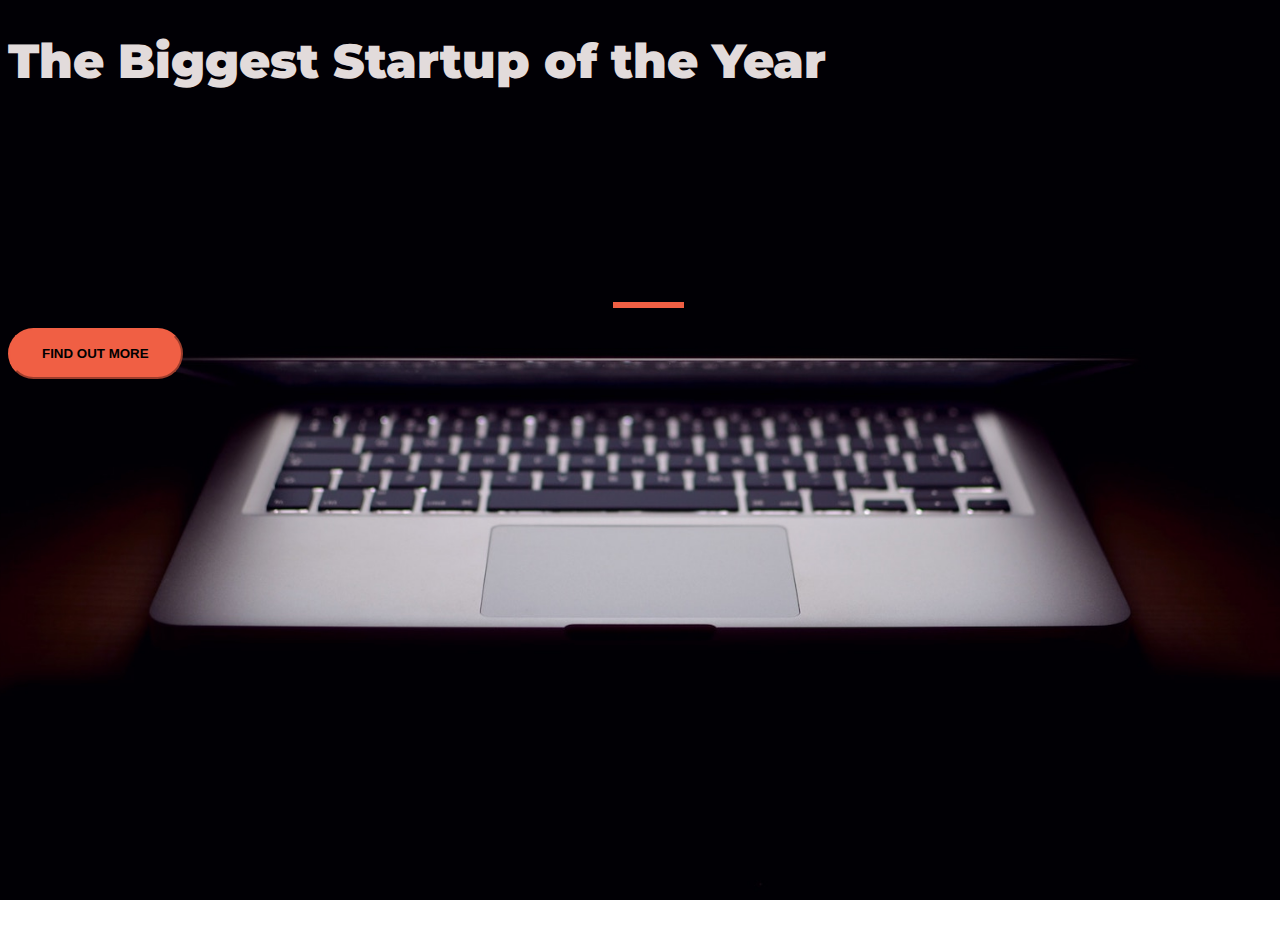
==== index.html @ e2d12408 "uploading website" ====
<!DOCTYPE html>
<html lang="en">
  <head>
    <title>Startup</title>
    <!-- Required meta tags -->
    <meta charset="utf-8">
    <meta name="viewport" content="width=device-width, initial-scale=1, shrink-to-fit=no">
    <!-- Google Fonts -->
    <link href="https://fonts.googleapis.com/css?family=Montserrat" rel="stylesheet">

    <!-- Note that the below Bootstrap file is a specific version. If you grab the most
    current from Bootstrap website, you will see the button grow transition being a lot faster
    than in my video.  Use whichever style sheet you like best! -->
    <!-- Bootstrap CSS from a CDN. This way you don't have to include the bootstrap file yourself -->
    <!-- CSS only -->
    <link href="https://cdn.jsdelivr.net/npm/bootstrap@5.3.0-alpha3/dist/css/bootstrap.min.css" rel="stylesheet" integrity="sha384-KK94CHFLLe+nY2dmCWGMq91rCGa5gtU4mk92HdvYe+M/SXH301p5ILy+dN9+nJOZ" crossorigin="anonymous">
    <link href="style.css" rel="stylesheet">
  </head>
  <body>
    <div class="container d-flex align-items-center h-100">
      <div class="row">
        <header class="text-center col-12">
          <h1 class="text-uppercase"><strong>The Biggest Startup of the Year</strong></h1>
        </header>
        <div class="buffer col-12"></div>
        <section class="text-center col-12">
        <hr>
          <a href="https://mailchi.mp/c97a663b32ac/ztmstudents"></a><button type="button" class="btn btn-primary btn-xl">Find out More</button></a>
        </section>
      </div>
  </div>
    <script src="https://cdn.jsdelivr.net/npm/bootstrap@5.3.0-alpha3/dist/js/bootstrap.bundle.min.js" integrity="sha384-ENjdO4Dr2bkBIFxQpeoTz1HIcje39Wm4jDKdf19U8gI4ddQ3GYNS7NTKfAdVQSZe" crossorigin="anonymous"></script>
  </body>
</html>
---- style.css ----
body,
html {
  width: 100%;
  height: 100%;
  font-family: 'Montserrat', sans-serif;
  background: url(header.jpg) no-repeat center center fixed; 
  -webkit-background-size: cover;
  -moz-background-size: cover;
  -o-background-size: cover;
  background-size: cover;
}
hr {
  margin: 20px auto;
  color: #F05F44;
  border: 3px solid #F05F44;
  max-width: 65px;
  opacity: 1;  
}
h1{
  font-size: 3rem;
  color:#e2dbdb;
}
.btn{
  font-weight: 700;
  border-radius: 300px;
  text-transform: uppercase;
} 
.btn-primary 
{
  background-color: #F05F44;	
    border-color: #F05F44;	
    --bs-btn-hover-bg: #ee4b08;	
    --bs-btn-hover-border-color: #ee4b08;
}
.btn-primary:hover{
  background-color: #ee4b08;
  border-color:  #ee4b08;
  border-width:4px
}
.btn-xl
{
  padding: 1rem 2rem;
}
.buffer{
  height: 10rem;
}
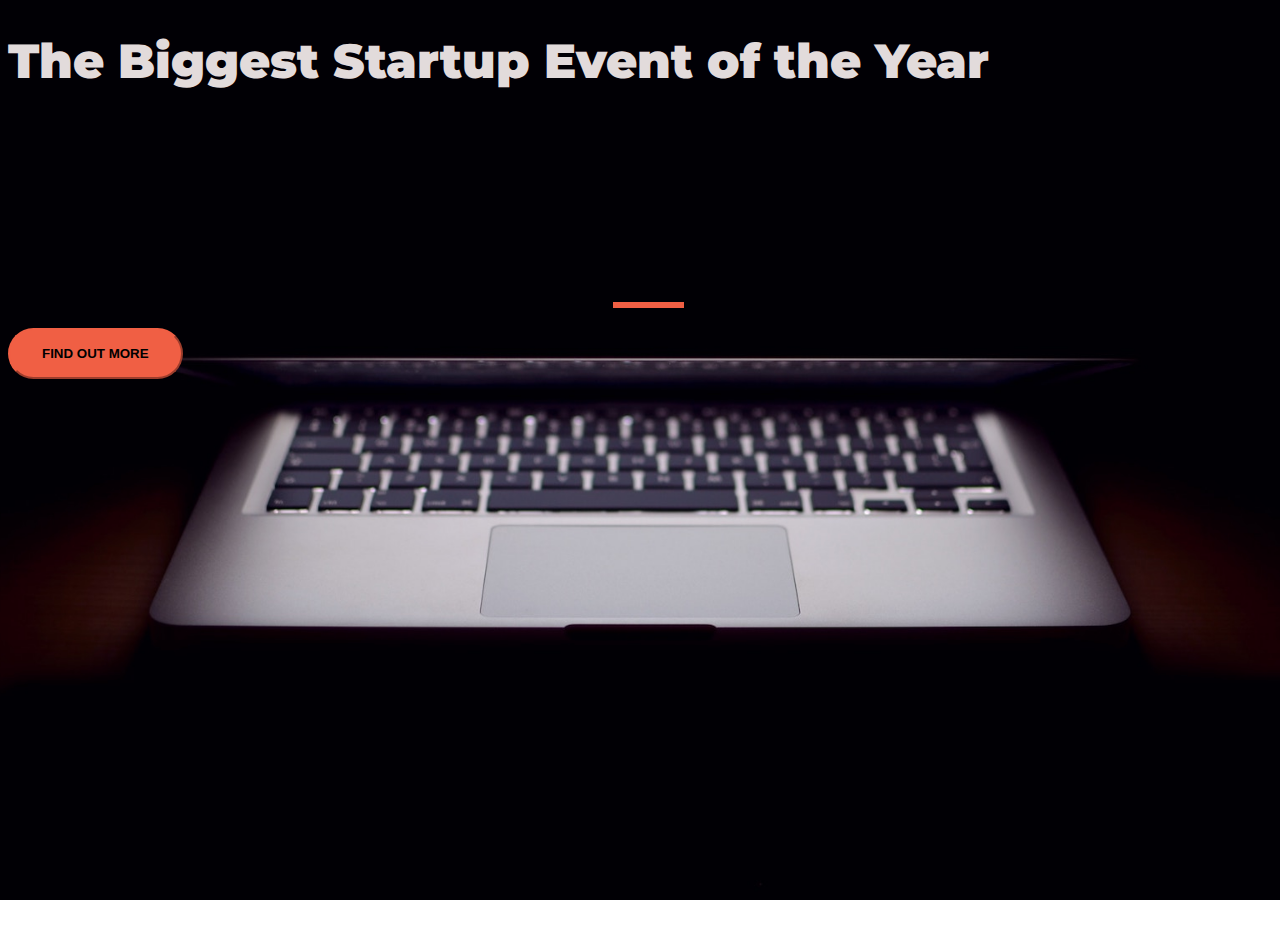
==== commit c6b32a8f: "Update index.html" ====
--- a/index.html
+++ b/index.html
@@ -20,7 +20,7 @@
     <div class="container d-flex align-items-center h-100">
       <div class="row">
         <header class="text-center col-12">
-          <h1 class="text-uppercase"><strong>The Biggest Startup of the Year</strong></h1>
+          <h1 class="text-uppercase"><strong>The Biggest Startup Event of the Year</strong></h1>
         </header>
         <div class="buffer col-12"></div>
         <section class="text-center col-12">
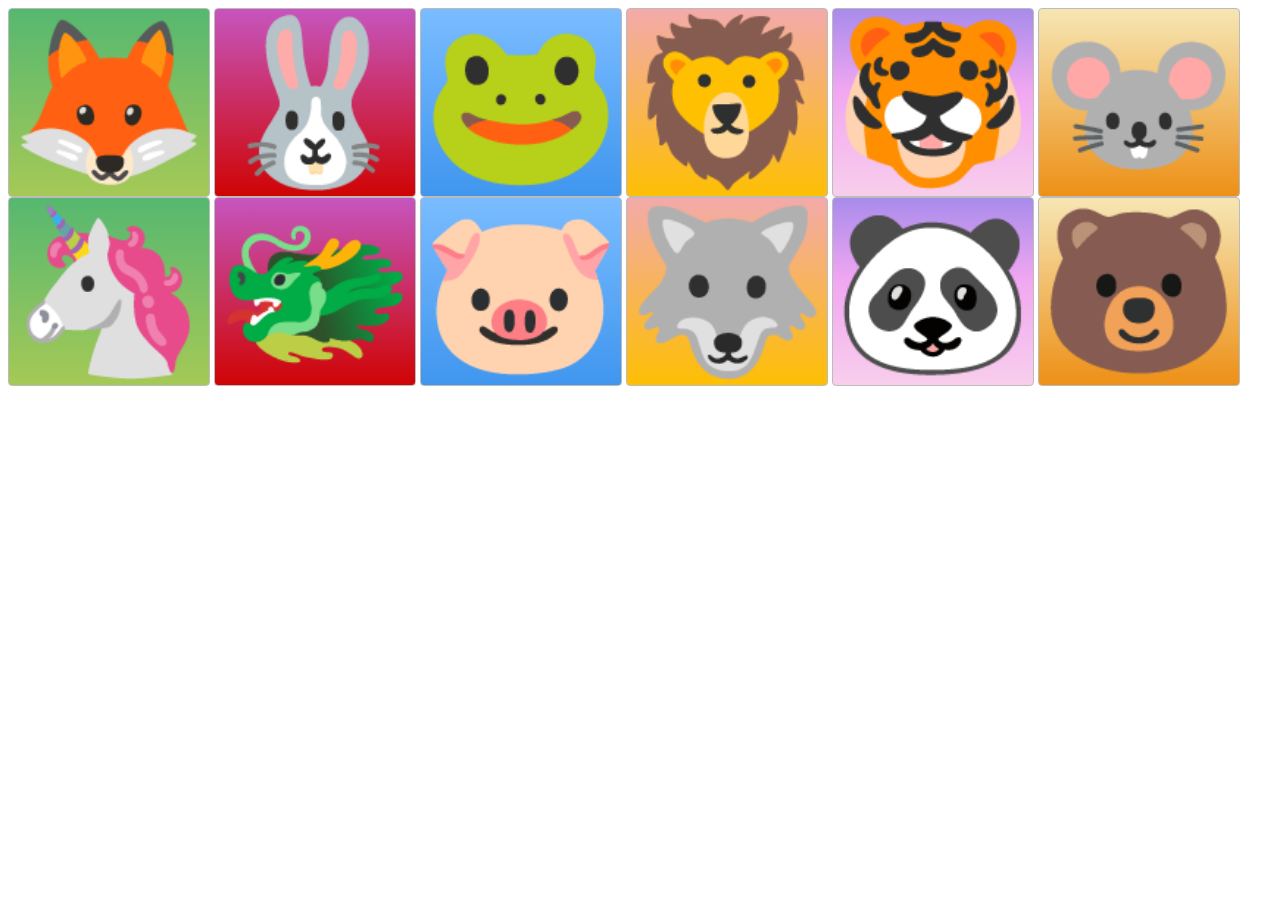
==== commit c9e9d28b: "New Files" ====
--- a/index.html
+++ b/index.html
@@ -1,34 +1,25 @@
 <!DOCTYPE html>
-<html lang="en">
-  <head>
-    <title>Startup</title>
-    <!-- Required meta tags -->
-    <meta charset="utf-8">
-    <meta name="viewport" content="width=device-width, initial-scale=1, shrink-to-fit=no">
-    <!-- Google Fonts -->
-    <link href="https://fonts.googleapis.com/css?family=Montserrat" rel="stylesheet">
-
-    <!-- Note that the below Bootstrap file is a specific version. If you grab the most
-    current from Bootstrap website, you will see the button grow transition being a lot faster
-    than in my video.  Use whichever style sheet you like best! -->
-    <!-- Bootstrap CSS from a CDN. This way you don't have to include the bootstrap file yourself -->
-    <!-- CSS only -->
-    <link href="https://cdn.jsdelivr.net/npm/bootstrap@5.3.0-alpha3/dist/css/bootstrap.min.css" rel="stylesheet" integrity="sha384-KK94CHFLLe+nY2dmCWGMq91rCGa5gtU4mk92HdvYe+M/SXH301p5ILy+dN9+nJOZ" crossorigin="anonymous">
-    <link href="style.css" rel="stylesheet">
-  </head>
-  <body>
-    <div class="container d-flex align-items-center h-100">
-      <div class="row">
-        <header class="text-center col-12">
-          <h1 class="text-uppercase"><strong>The Biggest Startup Event of the Year</strong></h1>
-        </header>
-        <div class="buffer col-12"></div>
-        <section class="text-center col-12">
-        <hr>
-          <a href="https://mailchi.mp/c97a663b32ac/ztmstudents"></a><button type="button" class="btn btn-primary btn-xl">Find out More</button></a>
-        </section>
-      </div>
-  </div>
-    <script src="https://cdn.jsdelivr.net/npm/bootstrap@5.3.0-alpha3/dist/js/bootstrap.bundle.min.js" integrity="sha384-ENjdO4Dr2bkBIFxQpeoTz1HIcje39Wm4jDKdf19U8gI4ddQ3GYNS7NTKfAdVQSZe" crossorigin="anonymous"></script>
-  </body>
-</html>
+<html>
+<head>
+  <!-- the below meta tag is default in most modern browsers. however if you have an
+  older browser, the emojis may not show up properly. In which case you need this meta
+  tag. Read more here: https://teamtreehouse.com/community/meta-charsetutf8-what-does-this-mean-or-what-does-it-do-i-deleted-it-from-the-code-and-nothing-changed -->
+  <meta charset="utf-8" >  
+  <title>Grid Master</title>
+  <link rel="stylesheet" type="text/css" href="./style.css">
+</head>
+<body>
+  <div class="zone green">🦊</div>
+  <div class="zone red">🐰</div>
+  <div class="zone blue">🐸</div>
+  <div class="zone yellow">🦁</div>
+  <div class="zone purple">🐯</div>
+  <div class="zone brown">🐭</div>
+  <div class="zone green">🦄</div>
+  <div class="zone red">🐲</div>
+  <div class="zone blue">🐷</div>
+  <div class="zone yellow">🐺</div>
+  <div class="zone purple">🐼</div>
+  <div class="zone brown">🐻</div>
+</body>
+</html>--- a/style.css
+++ b/style.css
@@ -1,46 +1,97 @@
-body,
-html {
-  width: 100%;
-  height: 100%;
-  font-family: 'Montserrat', sans-serif;
-  background: url(header.jpg) no-repeat center center fixed; 
-  -webkit-background-size: cover;
-  -moz-background-size: cover;
-  -o-background-size: cover;
-  background-size: cover;
+.zone {
+    cursor:pointer;
+    display:inline-block;
+    text-align: center;
+    font-size:10em;
+    border-radius:4px;
+    border:1px solid #bbb;
+    transition: all 0.3s linear;
 }
-hr {
-  margin: 20px auto;
-  color: #F05F44;
-  border: 3px solid #F05F44;
-  max-width: 65px;
-  opacity: 1;  
+
+.zone:hover {
+    -webkit-box-shadow:rgba(0,0,0,0.8) 0px 5px 15px, inset rgba(0,0,0,0.15) 0px -10px 20px;
+    -moz-box-shadow:rgba(0,0,0,0.8) 0px 5px 15px, inset rgba(0,0,0,0.15) 0px -10px 20px;
+    -o-box-shadow:rgba(0,0,0,0.8) 0px 5px 15px, inset rgba(0,0,0,0.15) 0px -10px 20px;
+    box-shadow:rgba(0,0,0,0.8) 0px 5px 15px, inset rgba(0,0,0,0.15) 0px -10px 20px;
 }
-h1{
-  font-size: 3rem;
-  color:#e2dbdb;
+
+
+/*https://paulund.co.uk/how-to-create-shiny-css-buttons*/
+/***********************************************************************
+ *  Green Background
+ **********************************************************************/
+.green{
+    background: #56B870; /* Old browsers */
+    background: -moz-linear-gradient(top, #56B870 0%, #a5c956 100%); /* FF3.6+ */
+    background: -webkit-gradient(linear, left top, left bottom, color-stop(0%,#56B870), color-stop(100%,#a5c956)); /* Chrome,Safari4+ */
+    background: -webkit-linear-gradient(top, #56B870 0%,#a5c956 100%); /* Chrome10+,Safari5.1+ */
+    background: -o-linear-gradient(top, #56B870 0%,#a5c956 100%); /* Opera 11.10+ */
+    background: -ms-linear-gradient(top, #56B870 0%,#a5c956 100%); /* IE10+ */
+    background: linear-gradient(top, #56B870 0%,#a5c956 100%); /* W3C */
 }
-.btn{
-  font-weight: 700;
-  border-radius: 300px;
-  text-transform: uppercase;
-} 
-.btn-primary 
-{
-  background-color: #F05F44;	
-    border-color: #F05F44;	
-    --bs-btn-hover-bg: #ee4b08;	
-    --bs-btn-hover-border-color: #ee4b08;
+
+/***********************************************************************
+ *  Red Background
+ **********************************************************************/
+.red{
+    background: #C655BE; /* Old browsers */
+    background: -moz-linear-gradient(top, #C655BE 0%, #cf0404 100%); /* FF3.6+ */
+    background: -webkit-gradient(linear, left top, left bottom, color-stop(0%,#C655BE), color-stop(100%,#cf0404)); /* Chrome,Safari4+ */
+    background: -webkit-linear-gradient(top, #C655BE 0%,#cf0404 100%); /* Chrome10+,Safari5.1+ */
+    background: -o-linear-gradient(top, #C655BE 0%,#cf0404 100%); /* Opera 11.10+ */
+    background: -ms-linear-gradient(top, #C655BE 0%,#cf0404 100%); /* IE10+ */
+    background: linear-gradient(top, #C655BE 0%,#cf0404 100%); /* W3C */
 }
-.btn-primary:hover{
-  background-color: #ee4b08;
-  border-color:  #ee4b08;
-  border-width:4px
+
+/***********************************************************************
+ *  Yellow Background
+ **********************************************************************/
+.yellow{
+    background: #F3AAAA; /* Old browsers */
+    background: -moz-linear-gradient(top, #F3AAAA 0%, #febf04 100%); /* FF3.6+ */
+    background: -webkit-gradient(linear, left top, left bottom, color-stop(0%,#F3AAAA), color-stop(100%,#febf04)); /* Chrome,Safari4+ */
+    background: -webkit-linear-gradient(top, #F3AAAA 0%,#febf04 100%); /* Chrome10+,Safari5.1+ */
+    background: -o-linear-gradient(top, #F3AAAA 0%,#febf04 100%); /* Opera 11.10+ */
+    background: -ms-linear-gradient(top, #F3AAAA 0%,#febf04 100%); /* IE10+ */
+    background: linear-gradient(top, #F3AAAA 0%,#febf04 100%); /* W3C */
 }
-.btn-xl
-{
-  padding: 1rem 2rem;
+
+/***********************************************************************
+ *  Blue Background
+ **********************************************************************/
+.blue{
+    background: #7abcff; /* Old browsers */
+    background: -moz-linear-gradient(top, #7abcff 0%, #60abf8 44%, #4096ee 100%); /* FF3.6+ */
+    background: -webkit-gradient(linear, left top, left bottom, color-stop(0%,#7abcff), color-stop(44%,#60abf8), color-stop(100%,#4096ee)); /* Chrome,Safari4+ */
+    background: -webkit-linear-gradient(top, #7abcff 0%,#60abf8 44%,#4096ee 100%); /* Chrome10+,Safari5.1+ */
+    background: -o-linear-gradient(top, #7abcff 0%,#60abf8 44%,#4096ee 100%); /* Opera 11.10+ */
+    background: -ms-linear-gradient(top, #7abcff 0%,#60abf8 44%,#4096ee 100%); /* IE10+ */
+    background: linear-gradient(top, #7abcff 0%,#60abf8 44%,#4096ee 100%); /* W3C */
 }
-.buffer{
-  height: 10rem;
-}+
+/***********************************************************************
+ *  Purple Background
+ **********************************************************************/
+.purple {
+    background: #A88BEB; /* Old browsers */
+    background: -moz-linear-gradient(top, #A88BEB 0%, #F1A7F1 44%, #F8CEEC 100%); /* FF3.6+ */
+    background: -webkit-gradient(linear, left top, left bottom, color-stop(0%,#A88BEB), color-stop(44%,#F1A7F1), color-stop(100%,#F8CEEC)); /* Chrome,Safari4+ */
+    background: -webkit-linear-gradient(top, #A88BEB 0%,#F1A7F1 44%,#F8CEEC 100%); /* Chrome10+,Safari5.1+ */
+    background: -o-linear-gradient(top, #A88BEB 0%,#F1A7F1 44%,#F8CEEC 100%); /* Opera 11.10+ */
+    background: -ms-linear-gradient(top, #A88BEB 0%,#F1A7F1 44%,#F8CEEC 100%); /* IE10+ */
+    background: linear-gradient(top, #A88BEB 0%,#F1A7F1 44%,#F8CEEC 100%); /* W3C */
+}
+
+/***********************************************************************
+ *  Brown Background
+ **********************************************************************/
+.brown {
+    background: #f6e6b4; /* Old browsers */
+    background: -moz-linear-gradient(top, #f6e6b4 0%, #ed9017 100%); /* FF3.6+ */
+    background: -webkit-gradient(linear, left top, left bottom, color-stop(0%,#f6e6b4), color-stop(100%,#ed9017)); /* Chrome,Safari4+ */
+    background: -webkit-linear-gradient(top, #f6e6b4 0%,#ed9017 100%); /* Chrome10+,Safari5.1+ */
+    background: -o-linear-gradient(top, #f6e6b4 0%,#ed9017 100%); /* Opera 11.10+ */
+    background: -ms-linear-gradient(top, #f6e6b4 0%,#ed9017 100%); /* IE10+ */
+    background: linear-gradient(top, #f6e6b4 0%,#ed9017 100%); /* W3C */
+    filter: progid:DXImageTransform.Microsoft.gradient( startColorstr='#f6e6b4', endColorstr='#ed9017',GradientType=0 ); /* IE6-9 */
+}
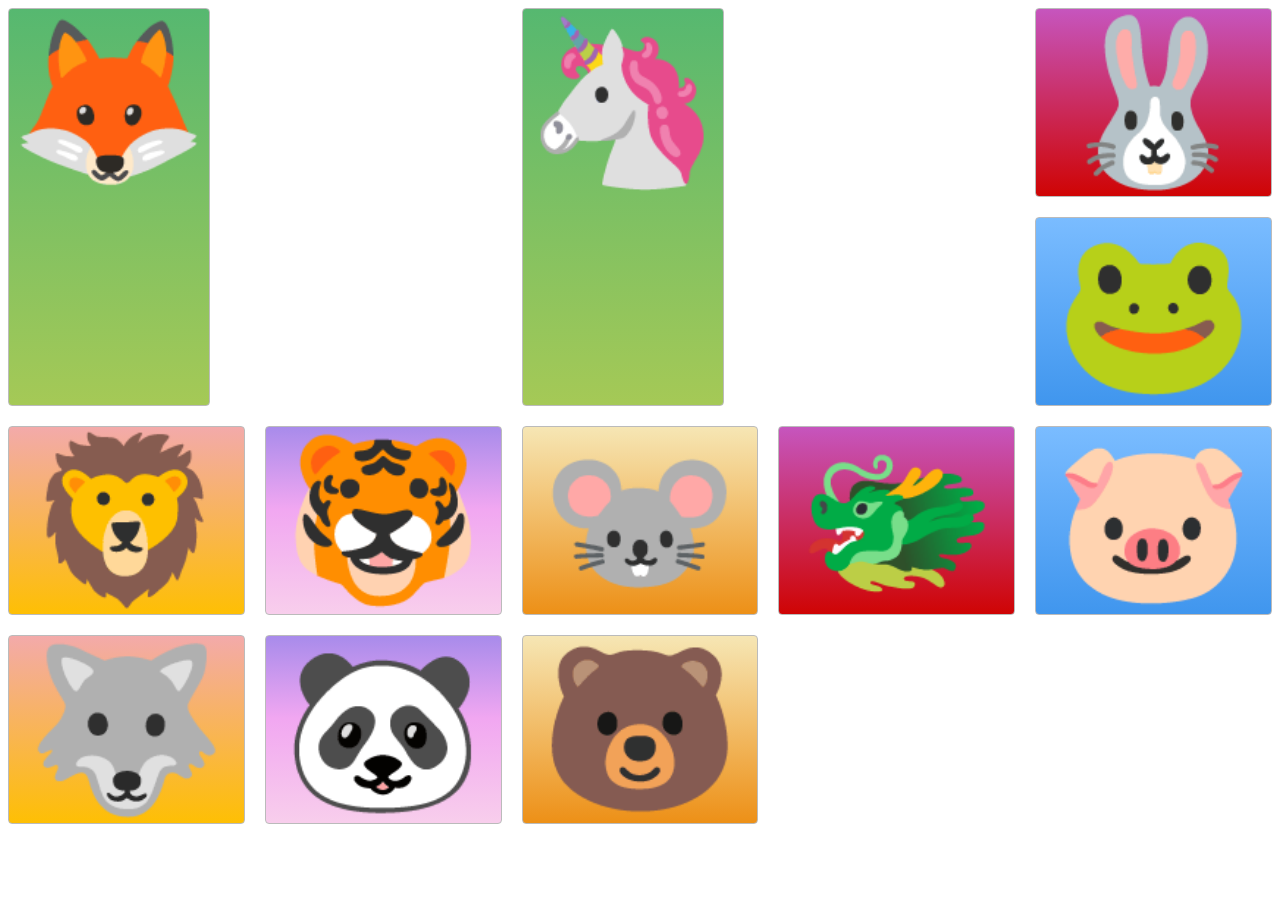
==== commit 3e6703a1: "Grid demo" ====
--- a/index.html
+++ b/index.html
@@ -9,17 +9,19 @@
   <link rel="stylesheet" type="text/css" href="./style.css">
 </head>
 <body>
-  <div class="zone green">🦊</div>
-  <div class="zone red">🐰</div>
-  <div class="zone blue">🐸</div>
-  <div class="zone yellow">🦁</div>
-  <div class="zone purple">🐯</div>
-  <div class="zone brown">🐭</div>
-  <div class="zone green">🦄</div>
-  <div class="zone red">🐲</div>
-  <div class="zone blue">🐷</div>
-  <div class="zone yellow">🐺</div>
-  <div class="zone purple">🐼</div>
-  <div class="zone brown">🐻</div>
+    <div class="container">
+    <div class="zone green">🦊</div>
+    <div class="zone red">🐰</div>
+    <div class="zone blue">🐸</div>
+    <div class="zone yellow">🦁</div>
+    <div class="zone purple">🐯</div>
+    <div class="zone brown">🐭</div>
+    <div class="zone green">🦄</div>
+    <div class="zone red">🐲</div>
+    <div class="zone blue">🐷</div>
+    <div class="zone yellow">🐺</div>
+    <div class="zone purple">🐼</div>
+    <div class="zone brown">🐻</div>
+</div>
 </body>
 </html>--- a/style.css
+++ b/style.css
@@ -1,3 +1,17 @@
+.container{
+    display: grid;
+    grid-template-columns: repeat(auto-fill,minmax(200px,1fr));
+    gap: 20px;
+    grid-template-rows: 1fr;
+
+}
+
+.green{
+    grid-column: span 2;
+    grid-row:1/3;
+    justify-self: start;
+}
+
 .zone {
     cursor:pointer;
     display:inline-block;
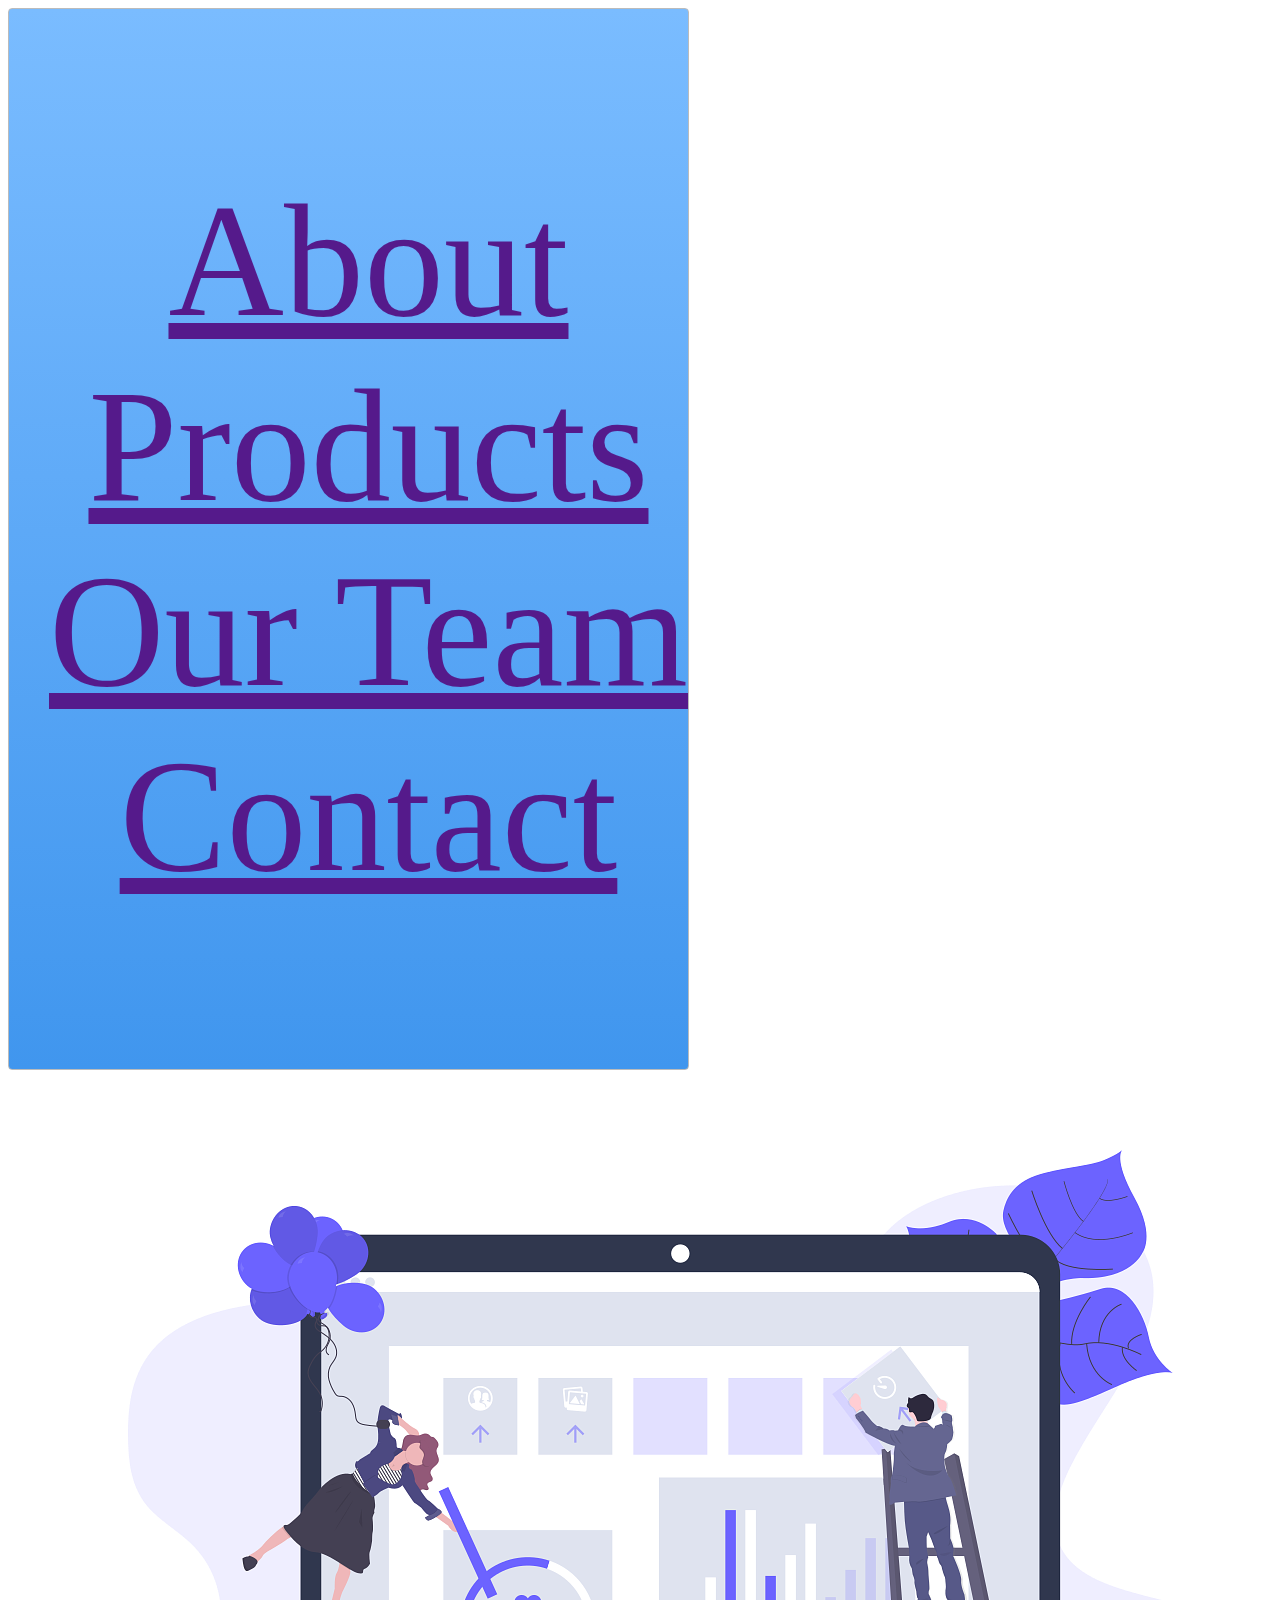
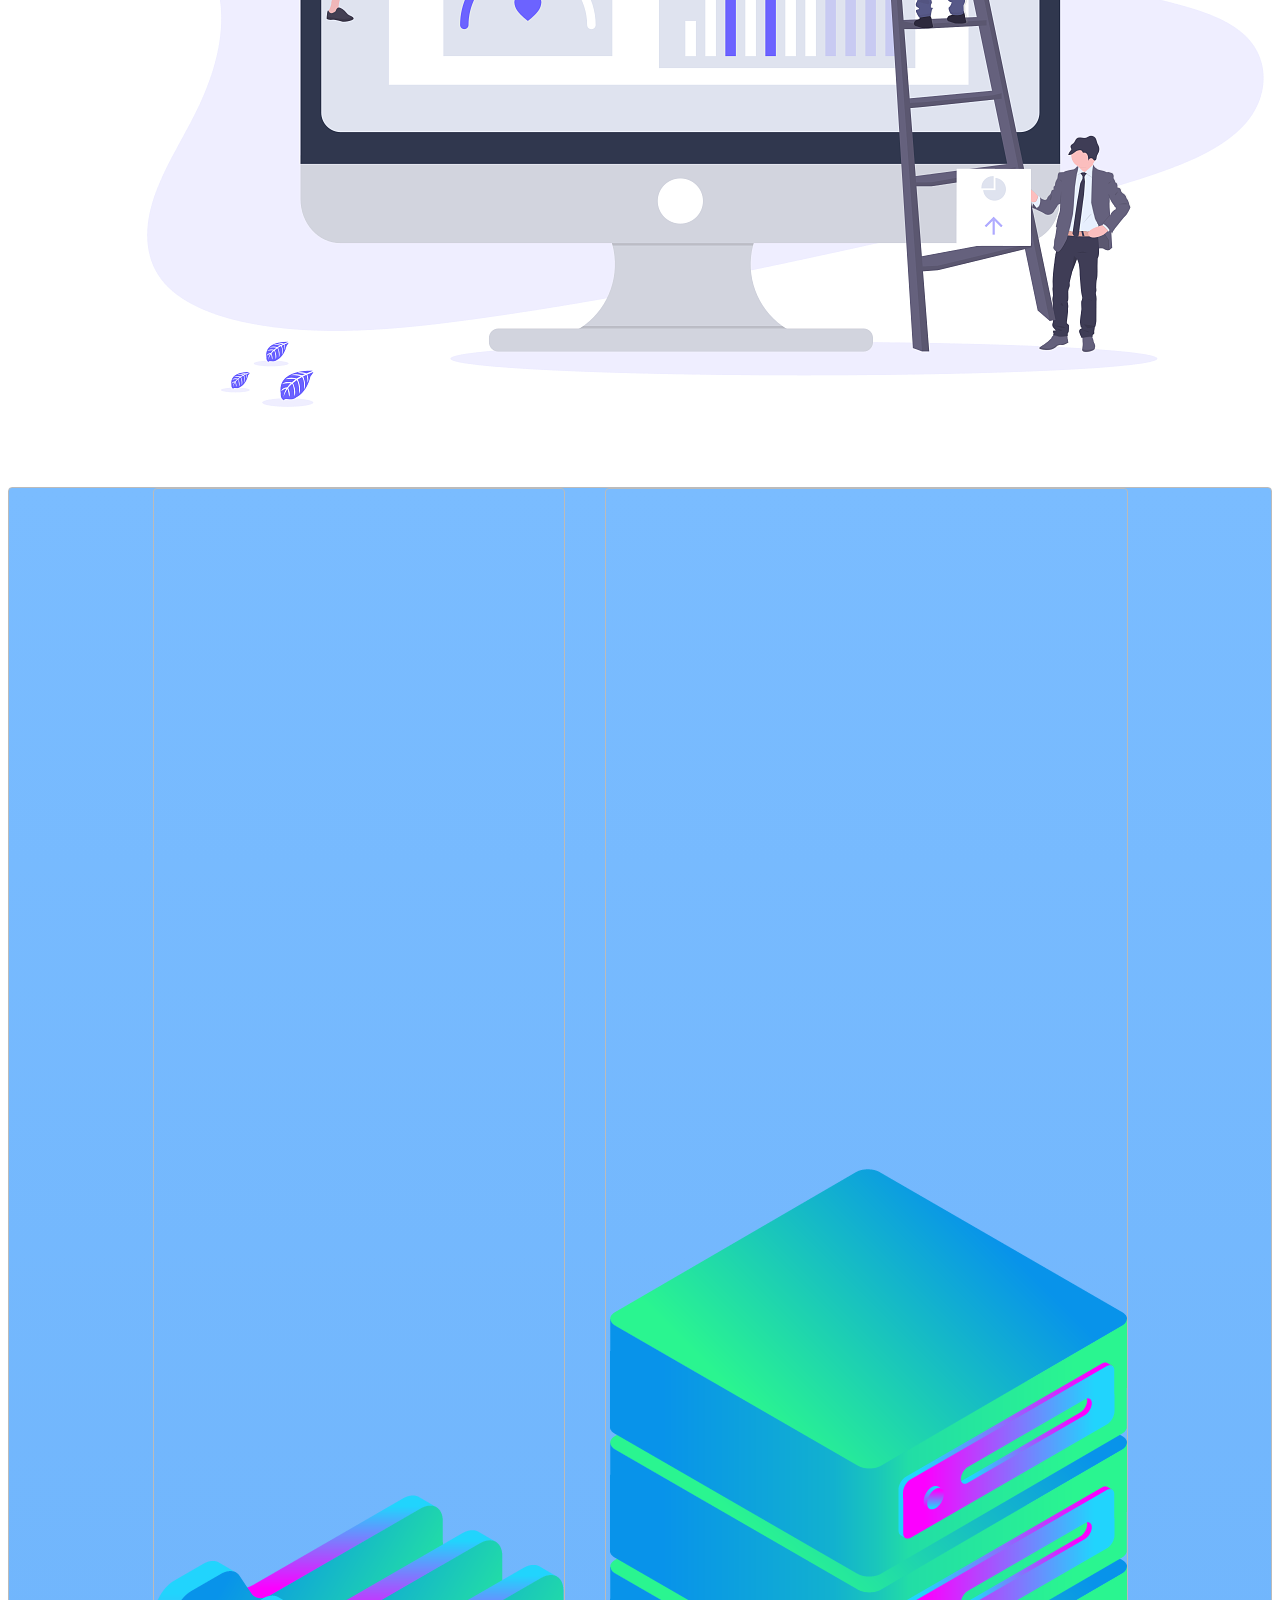
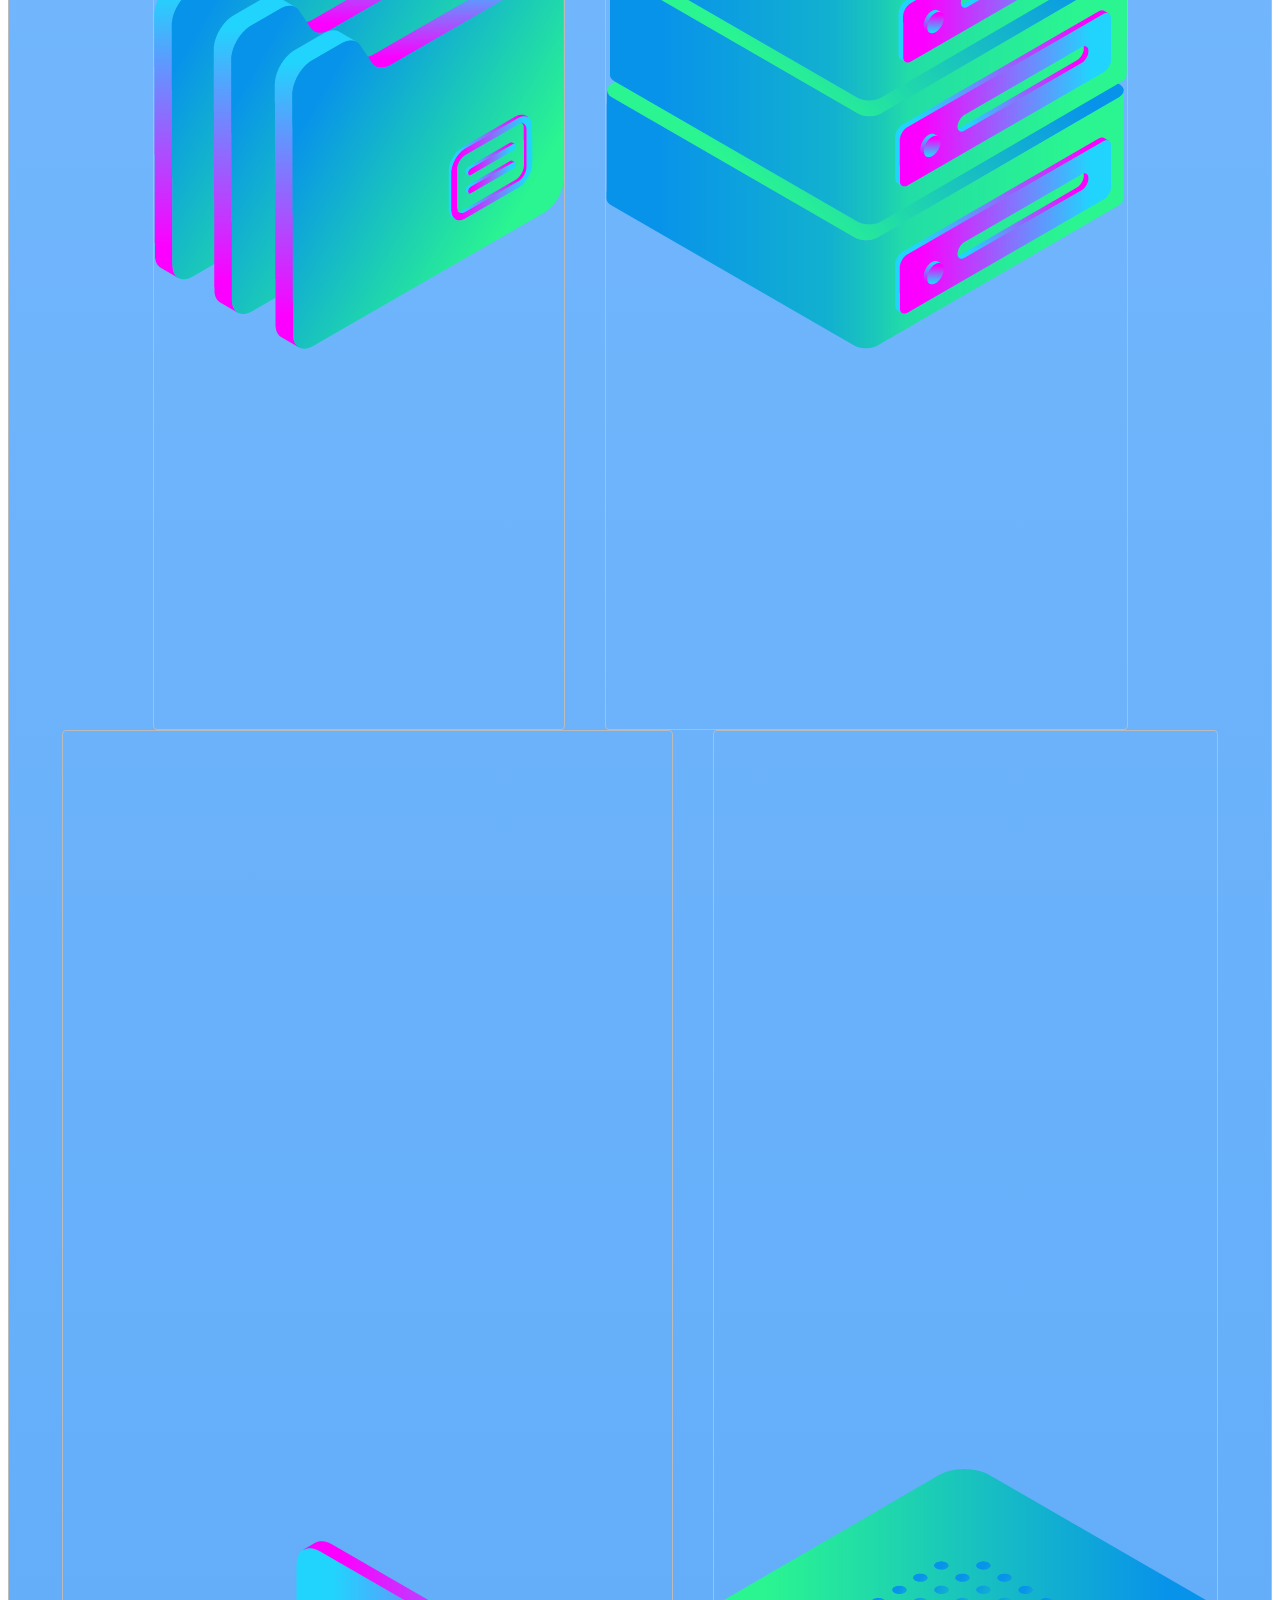
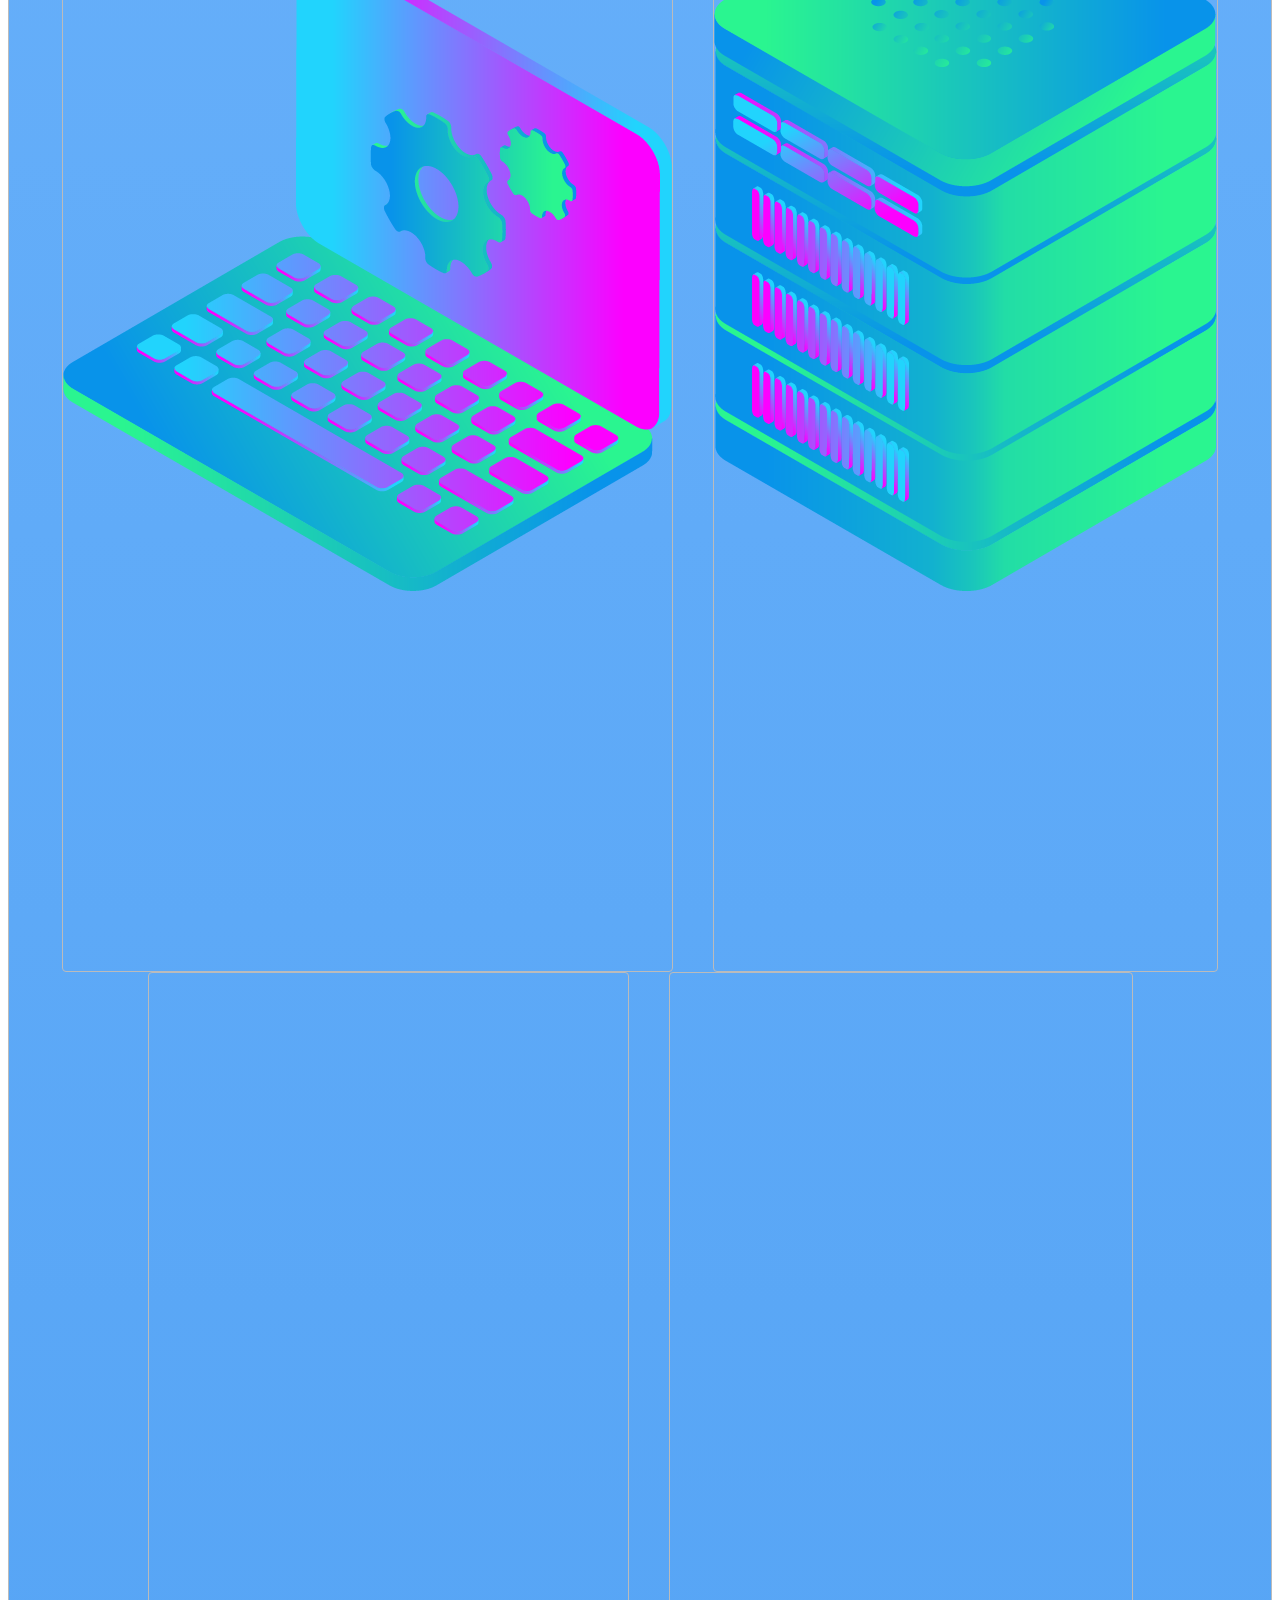
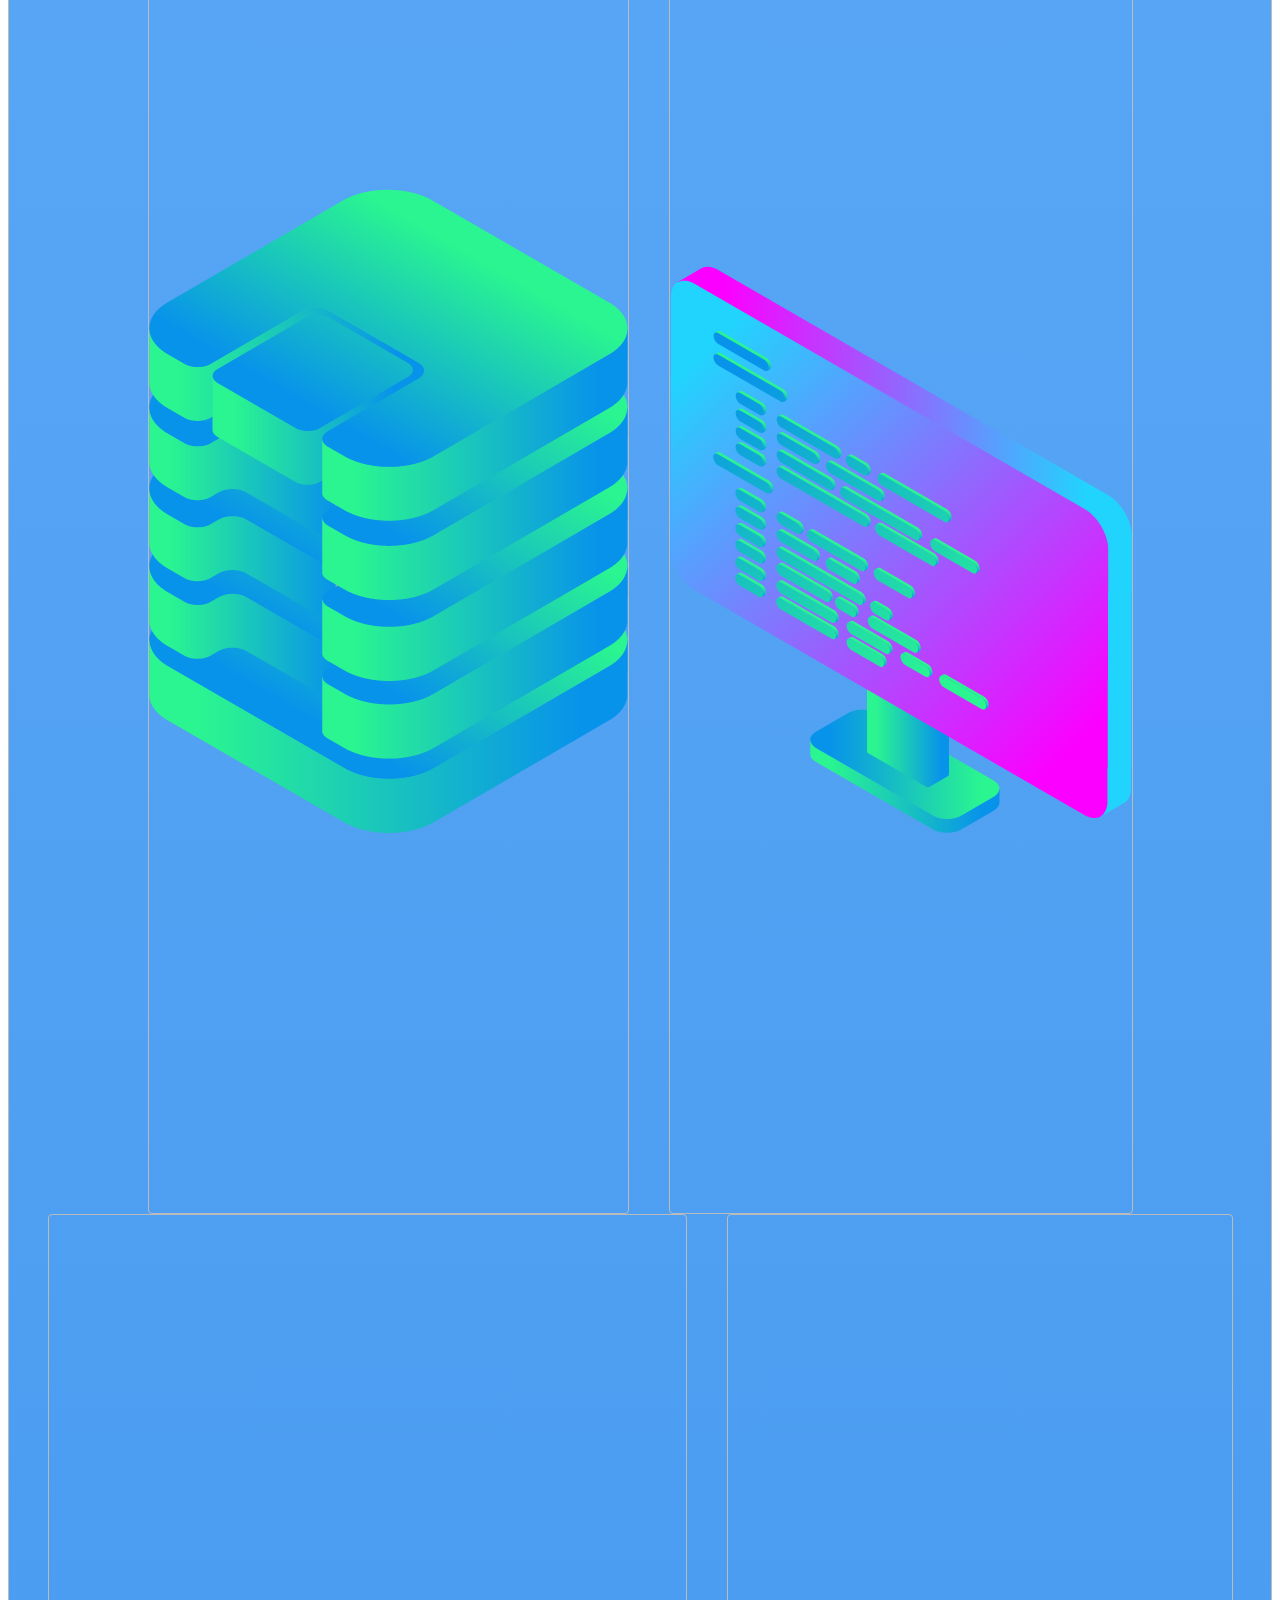
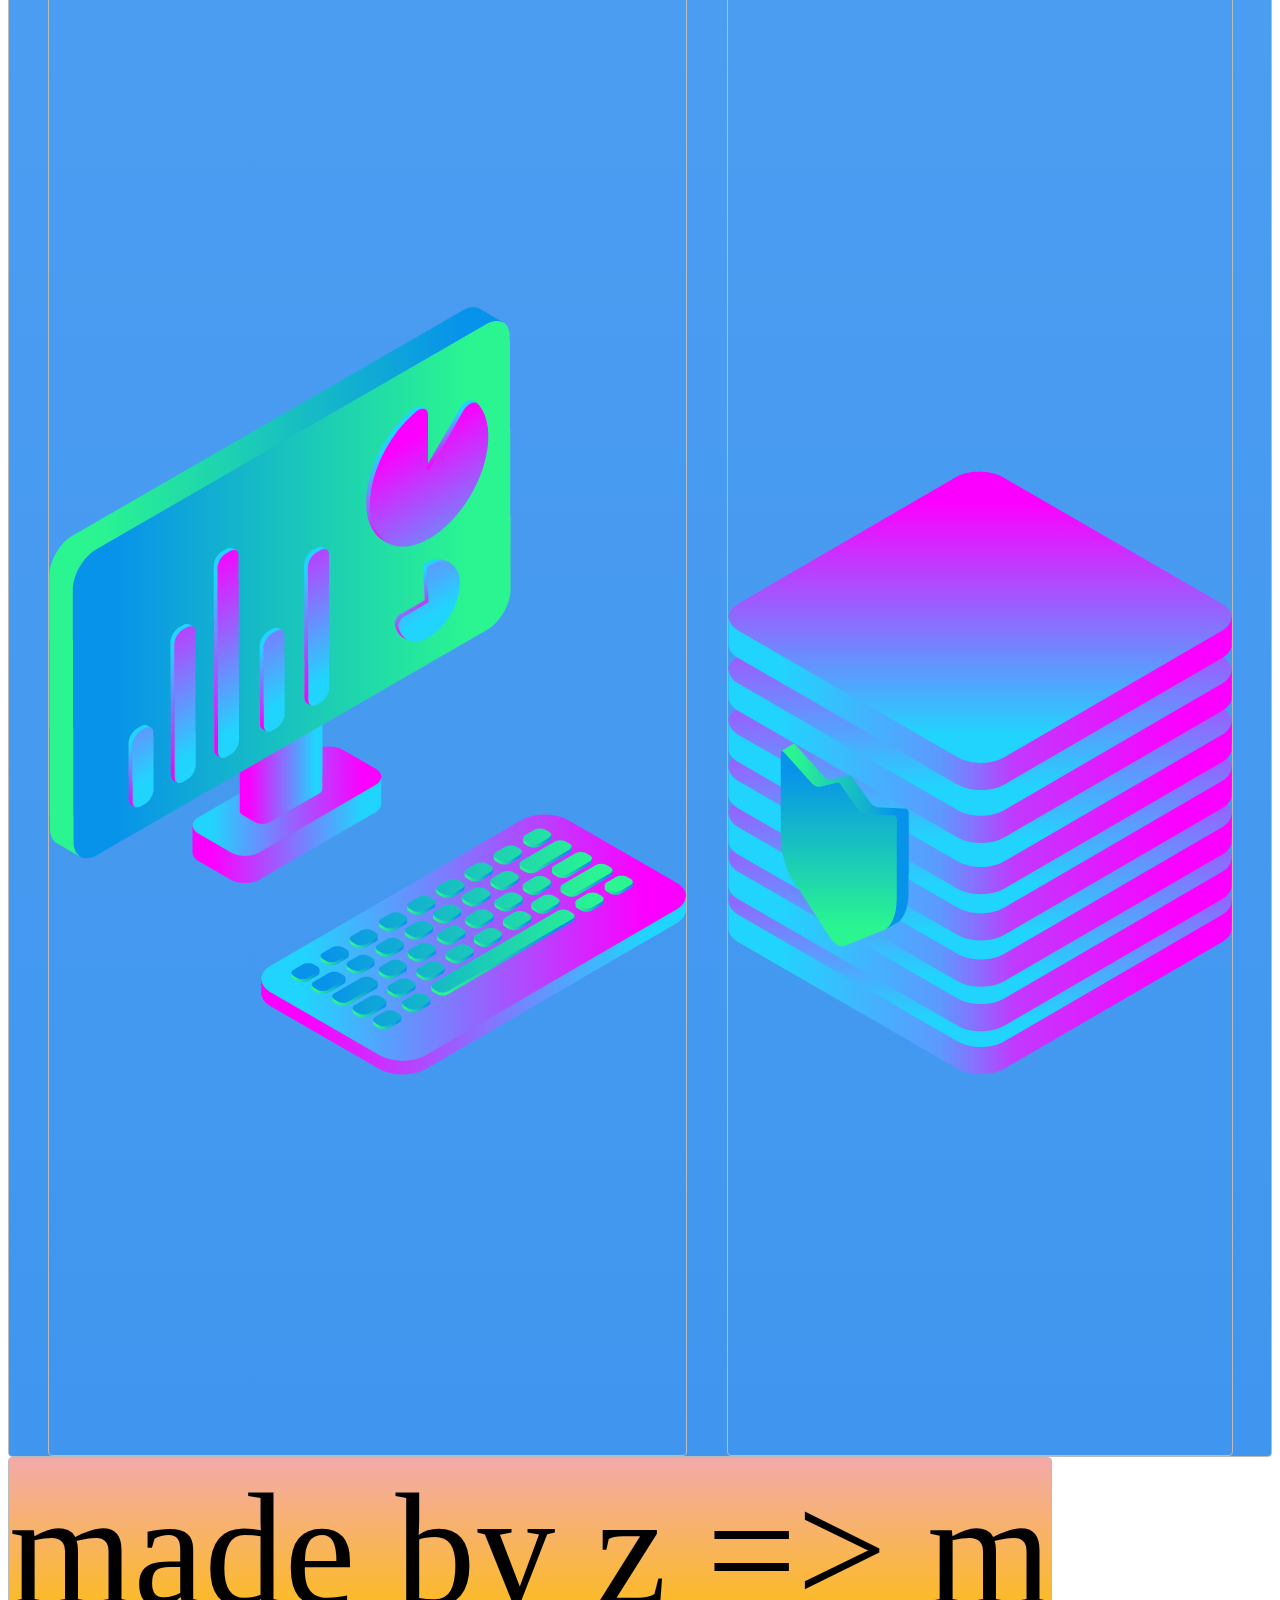
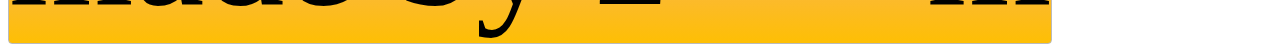
==== commit 7f78553a: "CSS Grid Pretty" ====
--- a/index.html
+++ b/index.html
@@ -1,27 +1,30 @@
 <!DOCTYPE html>
 <html>
 <head>
-  <!-- the below meta tag is default in most modern browsers. however if you have an
-  older browser, the emojis may not show up properly. In which case you need this meta
-  tag. Read more here: https://teamtreehouse.com/community/meta-charsetutf8-what-does-this-mean-or-what-does-it-do-i-deleted-it-from-the-code-and-nothing-changed -->
-  <meta charset="utf-8" >  
-  <title>Grid Master</title>
+  <title>Layout Master</title>
   <link rel="stylesheet" type="text/css" href="./style.css">
 </head>
 <body>
-    <div class="container">
-    <div class="zone green">🦊</div>
-    <div class="zone red">🐰</div>
-    <div class="zone blue">🐸</div>
-    <div class="zone yellow">🦁</div>
-    <div class="zone purple">🐯</div>
-    <div class="zone brown">🐭</div>
-    <div class="zone green">🦄</div>
-    <div class="zone red">🐲</div>
-    <div class="zone blue">🐷</div>
-    <div class="zone yellow">🐺</div>
-    <div class="zone purple">🐼</div>
-    <div class="zone brown">🐻</div>
+  <nav class="zone blue sticky">
+      <ul class="main-nav">
+          <li><a href="">About</a></li>
+          <li><a href="">Products</a></li>
+          <li><a href="">Our Team</a></li>
+          <li class="push"><a href="">Contact</a></li>
+  </ul>
+  </nav>
+  <div class="container"><img class="cover" src="./img/undraw.png"></div>
+  <div class="zone blue grid-wrapper">
+    <div class="box zone"><img src="./img/files_2.png"></div>
+    <div class="box zone"><img src="./img/server_2_2.png"></div>
+    <div class="box zone"><img src="./img/monitor_settings_2.png"></div>
+    <div class="box zone"><img src="./img/server_3.png"></div>
+    <div class="box zone"><img src="./img/data_storage_2_2.png"></div>
+    <div class="box zone"><img src="./img/monitor_coding_2.png"></div>
+    <div class="box zone"><img src="./img/desktop_analytics_2.png"></div>
+    <div class="box zone"><img src="./img/server_safe_2.png"></div>
+  </div>
+  <footer class="zone yellow">made by z => m</footer>
 </div>
 </body>
 </html>